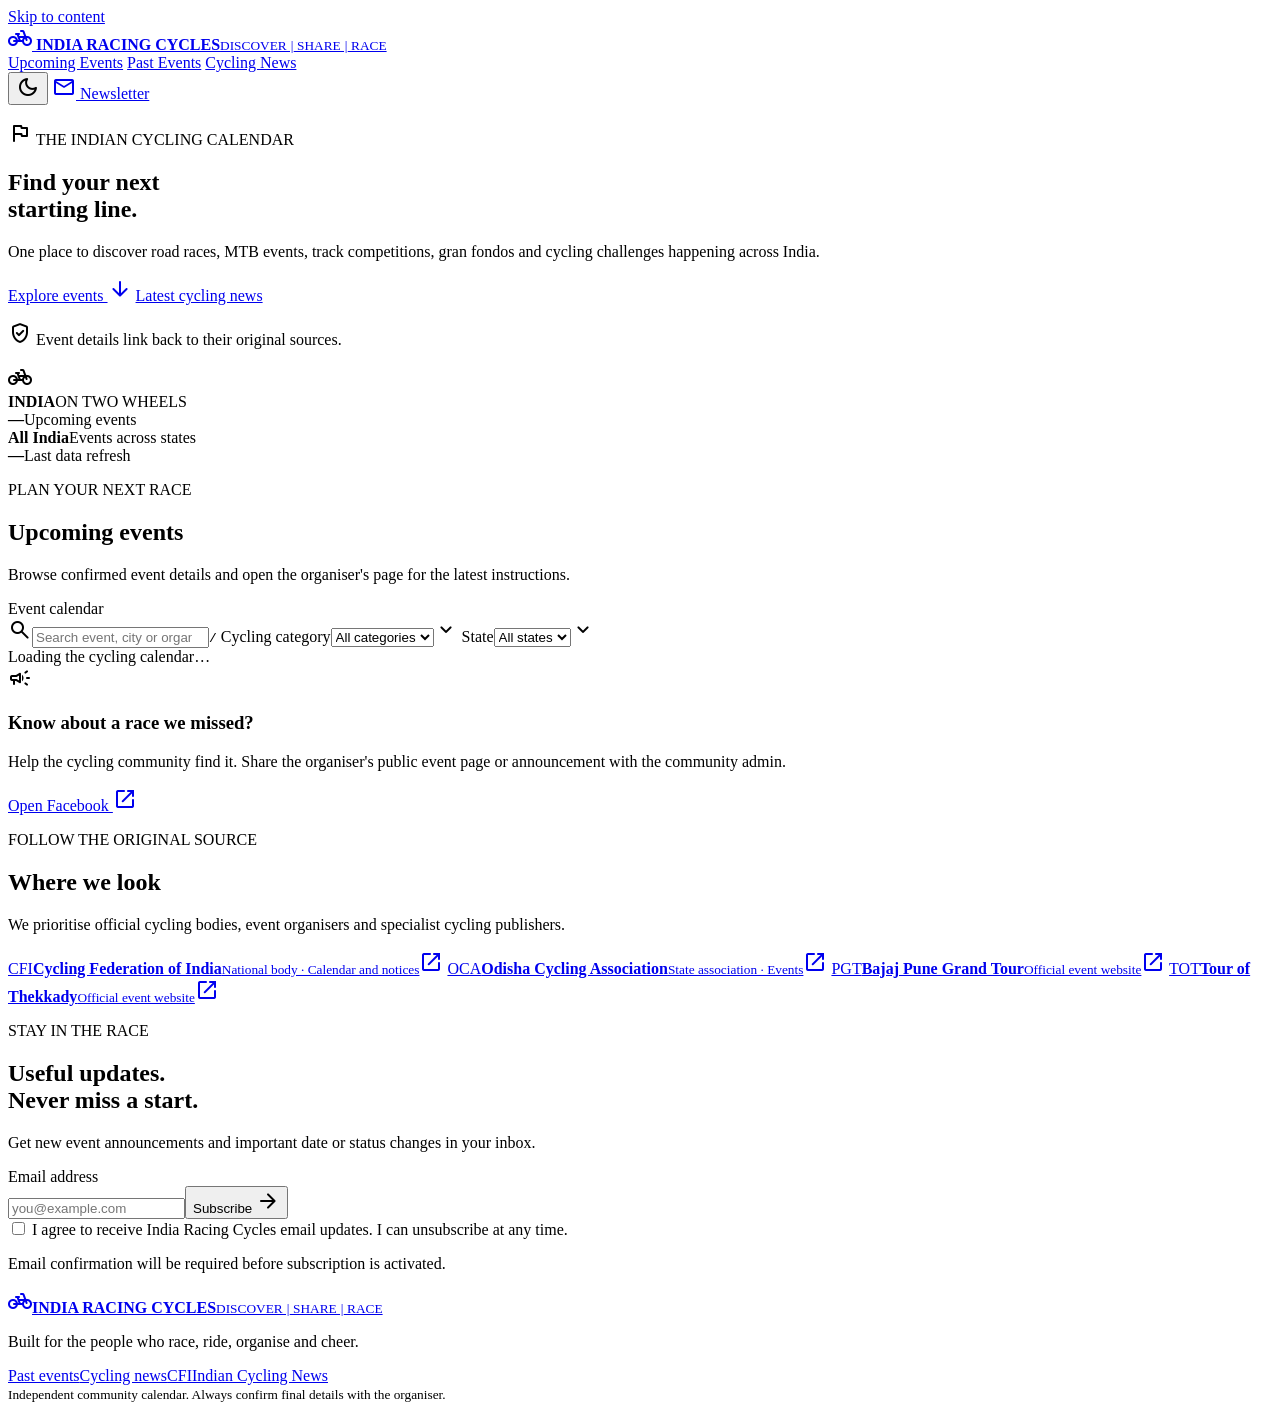
==== india-racing-cycles/index.html @ 18f1209c "Build India Racing Cycles website" ====
<!doctype html>
<html lang="en">
<head>
  <meta charset="utf-8">
  <meta name="viewport" content="width=device-width, initial-scale=1">
  <meta name="theme-color" content="#f4f3fb">
  <meta name="description" content="Discover cycling races, events and competitions across India. India Racing Cycles — Discover, Share, Race.">
  <title>Upcoming Cycling Events | India Racing Cycles</title>
  <link rel="preconnect" href="https://fonts.googleapis.com">
  <link rel="preconnect" href="https://fonts.gstatic.com" crossorigin>
  <link href="https://fonts.googleapis.com/css2?family=Roboto:wght@400;500;600;700;800&family=Material+Symbols+Rounded:opsz,wght,FILL,GRAD@20..48,400,0,0" rel="stylesheet">
  <link rel="stylesheet" href="assets/css/styles.css">
  <script>window.IRC_CONFIG = { apiBase: "" };</script>
  <script defer src="assets/js/app.js"></script>
</head>
<body data-page="upcoming">
  <a class="skip-link" href="#main">Skip to content</a>
  <header class="topbar">
    <div class="topbar-inner">
      <a class="brand" href="index.html" aria-label="India Racing Cycles home">
        <span class="brand-mark" aria-hidden="true"><span class="material-symbols-rounded">pedal_bike</span></span>
        <span class="brand-copy"><strong>INDIA RACING CYCLES</strong><small>DISCOVER <i>|</i> SHARE <i>|</i> RACE</small></span>
      </a>
      <nav class="main-nav" aria-label="Main navigation">
        <a class="nav-link active" href="index.html" aria-current="page">Upcoming Events</a>
        <a class="nav-link" href="past.html">Past Events</a>
        <a class="nav-link" href="news.html">Cycling News</a>
      </nav>
      <div class="top-actions">
        <button class="icon-button" id="theme-toggle" type="button" aria-label="Switch colour theme" title="Switch colour theme"><span class="material-symbols-rounded">dark_mode</span></button>
        <a class="button button-tonal button-small" href="#newsletter"><span class="material-symbols-rounded">mail</span> Newsletter</a>
      </div>
    </div>
  </header>

  <main id="main">
    <section class="hero">
      <div class="hero-glow"></div>
      <div class="hero-content">
        <p class="eyebrow"><span class="material-symbols-rounded">flag</span> THE INDIAN CYCLING CALENDAR</p>
        <h1>Find your next<br><span class="headline-accent">starting line.</span></h1>
        <p class="hero-lead">One place to discover road races, MTB events, track competitions, gran fondos and cycling challenges happening across India.</p>
        <div class="hero-actions">
          <a class="button button-filled" href="#events">Explore events <span class="material-symbols-rounded">arrow_downward</span></a>
          <a class="button button-outline" href="news.html">Latest cycling news</a>
        </div>
        <p class="hero-footnote"><span class="material-symbols-rounded">verified_user</span> Event details link back to their original sources.</p>
      </div>
      <div class="hero-art" aria-hidden="true">
        <div class="orbit orbit-one"></div><div class="orbit orbit-two"></div>
        <span class="material-symbols-rounded hero-bike">pedal_bike</span>
        <div class="hero-art-label"><b>INDIA</b><span>ON TWO WHEELS</span></div>
      </div>
    </section>

    <section class="stats-strip" aria-label="Website information">
      <div class="stat"><strong id="upcoming-count">—</strong><span>Upcoming events</span></div>
      <div class="stat"><strong id="state-count">All India</strong><span>Events across states</span></div>
      <div class="stat"><strong id="updated-date">—</strong><span>Last data refresh</span></div>
    </section>

    <section class="section" id="events">
      <div class="section-heading">
        <div><p class="eyebrow">PLAN YOUR NEXT RACE</p><h2>Upcoming events</h2><p class="section-description">Browse confirmed event details and open the organiser's page for the latest instructions.</p></div>
        <span class="live-pill"><span></span> Event calendar</span>
      </div>
      <div class="filter-panel">
        <label class="search-box"><span class="material-symbols-rounded">search</span><input id="event-search" type="search" placeholder="Search event, city or organiser" autocomplete="off"><kbd>/</kbd></label>
        <label class="select-wrap"><span class="sr-only">Cycling category</span><select id="category-filter"><option value="">All categories</option><option>Road</option><option>MTB</option><option>Track</option><option>Gran Fondo</option><option>Cyclocross</option><option>Other</option></select><span class="material-symbols-rounded">expand_more</span></label>
        <label class="select-wrap"><span class="sr-only">State</span><select id="state-filter"><option value="">All states</option></select><span class="material-symbols-rounded">expand_more</span></label>
      </div>
      <div id="event-grid" class="event-grid" aria-live="polite"><div class="loading-card">Loading the cycling calendar…</div></div>
      <p id="event-error" class="inline-note" hidden></p>
    </section>

    <section class="notice-band">
      <div class="notice-icon"><span class="material-symbols-rounded">campaign</span></div>
      <div><h3>Know about a race we missed?</h3><p>Help the cycling community find it. Share the organiser's public event page or announcement with the community admin.</p></div>
      <a class="button button-tonal" href="https://www.facebook.com/" target="_blank" rel="noopener">Open Facebook <span class="material-symbols-rounded">open_in_new</span></a>
    </section>

    <section class="section sources-section">
      <div class="section-heading"><div><p class="eyebrow">FOLLOW THE ORIGINAL SOURCE</p><h2>Where we look</h2><p class="section-description">We prioritise official cycling bodies, event organisers and specialist cycling publishers.</p></div></div>
      <div class="source-grid">
        <a class="source-card" href="https://www.cfiindia.in/" target="_blank" rel="noopener"><span class="source-icon">CFI</span><span><b>Cycling Federation of India</b><small>National body · Calendar and notices</small></span><span class="material-symbols-rounded">open_in_new</span></a>
        <a class="source-card" href="https://odishacyclingassociation.in/events/" target="_blank" rel="noopener"><span class="source-icon">OCA</span><span><b>Odisha Cycling Association</b><small>State association · Events</small></span><span class="material-symbols-rounded">open_in_new</span></a>
        <a class="source-card" href="https://punegrandtour.in/" target="_blank" rel="noopener"><span class="source-icon">PGT</span><span><b>Bajaj Pune Grand Tour</b><small>Official event website</small></span><span class="material-symbols-rounded">open_in_new</span></a>
        <a class="source-card" href="https://www.tourofthekkady.com/" target="_blank" rel="noopener"><span class="source-icon">TOT</span><span><b>Tour of Thekkady</b><small>Official event website</small></span><span class="material-symbols-rounded">open_in_new</span></a>
      </div>
    </section>

    <section class="newsletter-section" id="newsletter">
      <div class="newsletter-copy"><p class="eyebrow">STAY IN THE RACE</p><h2>Useful updates.<br>Never miss a start.</h2><p>Get new event announcements and important date or status changes in your inbox.</p></div>
      <form id="newsletter-form" class="newsletter-form">
        <label for="newsletter-email">Email address</label>
        <div class="email-field"><input id="newsletter-email" name="email" type="email" placeholder="you@example.com" autocomplete="email" required><button class="button button-filled" type="submit">Subscribe <span class="material-symbols-rounded">arrow_forward</span></button></div>
        <label class="consent"><input type="checkbox" required> I agree to receive India Racing Cycles email updates. I can unsubscribe at any time.</label>
        <p id="newsletter-message" class="form-message" role="status">Email confirmation will be required before subscription is activated.</p>
      </form>
    </section>
  </main>

  <footer class="footer">
    <a class="brand footer-brand" href="index.html"><span class="brand-mark"><span class="material-symbols-rounded">pedal_bike</span></span><span class="brand-copy"><strong>INDIA RACING CYCLES</strong><small>DISCOVER <i>|</i> SHARE <i>|</i> RACE</small></span></a>
    <p>Built for the people who race, ride, organise and cheer.</p>
    <div class="footer-links"><a href="past.html">Past events</a><a href="news.html">Cycling news</a><a href="https://www.cfiindia.in/" target="_blank" rel="noopener">CFI</a><a href="https://indiancyclingnews.com/" target="_blank" rel="noopener">Indian Cycling News</a></div>
    <small>Independent community calendar. Always confirm final details with the organiser.</small>
  </footer>
</body>
</html>
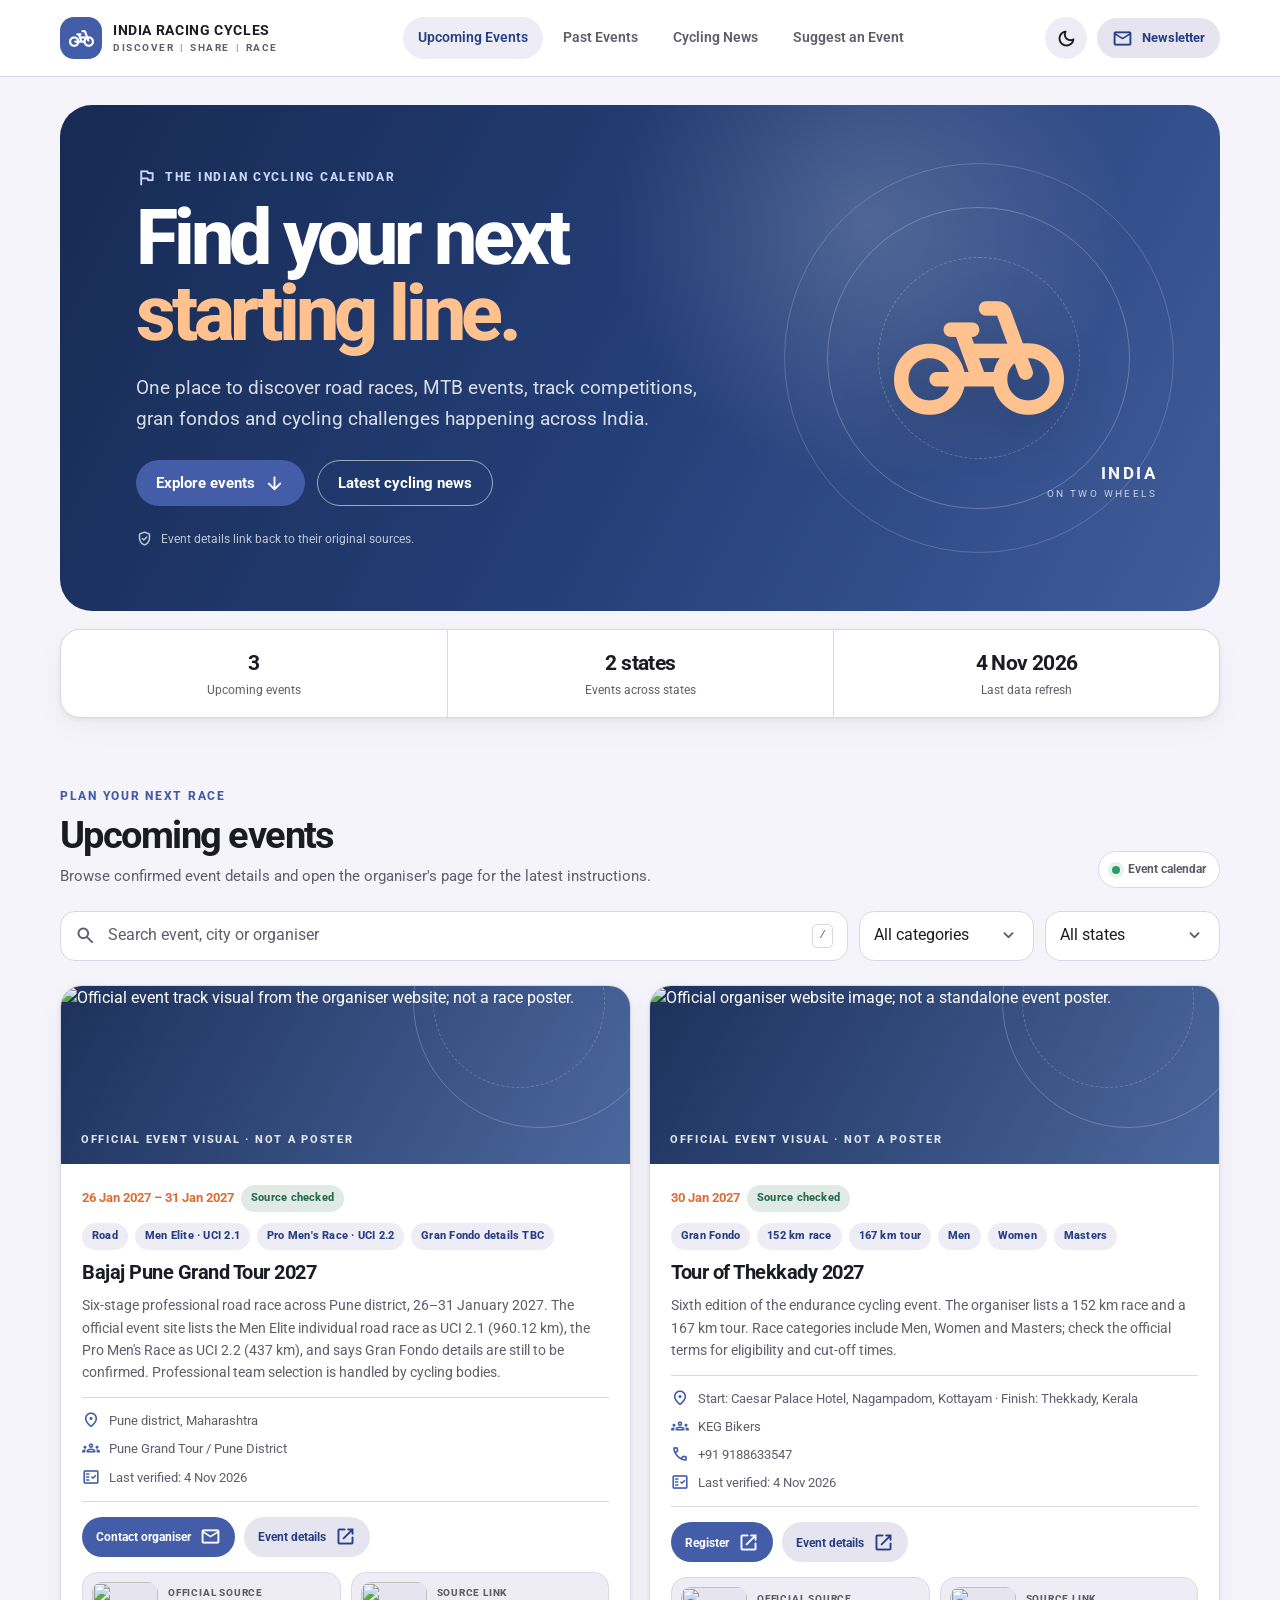
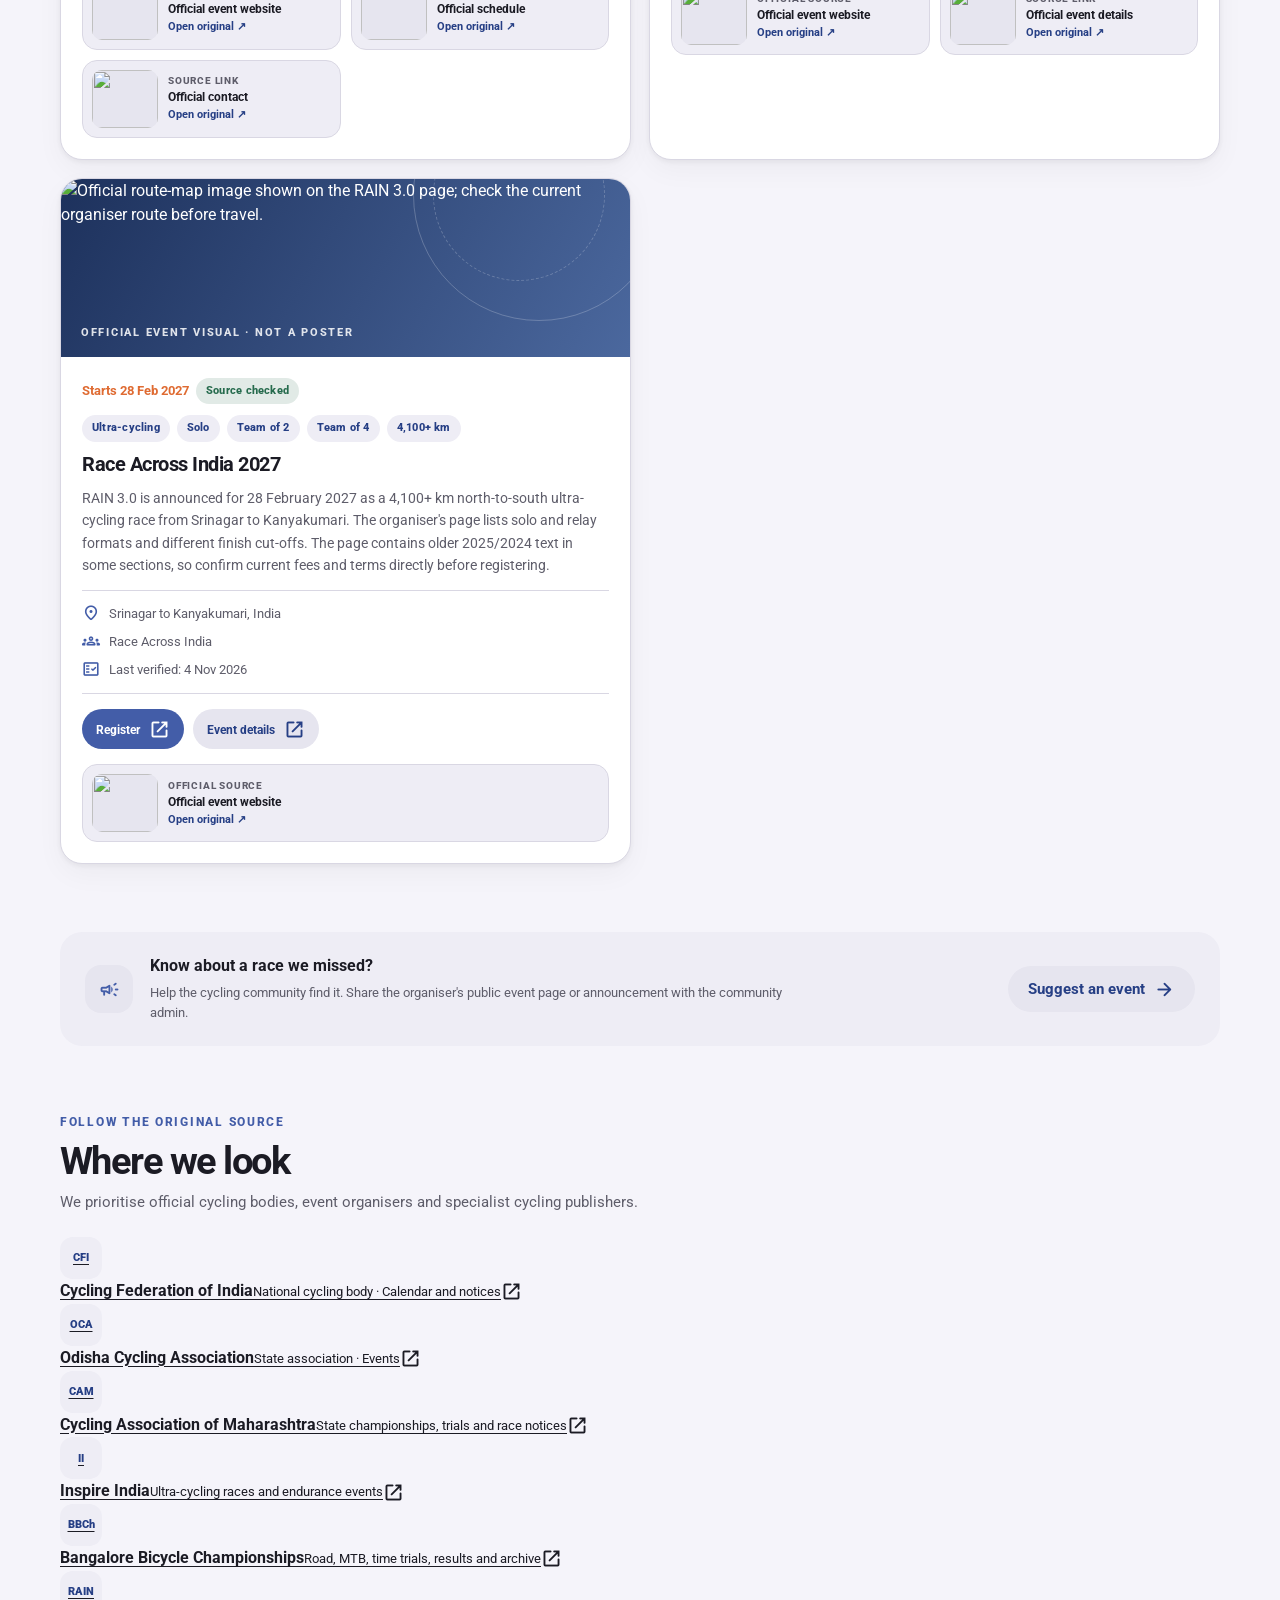
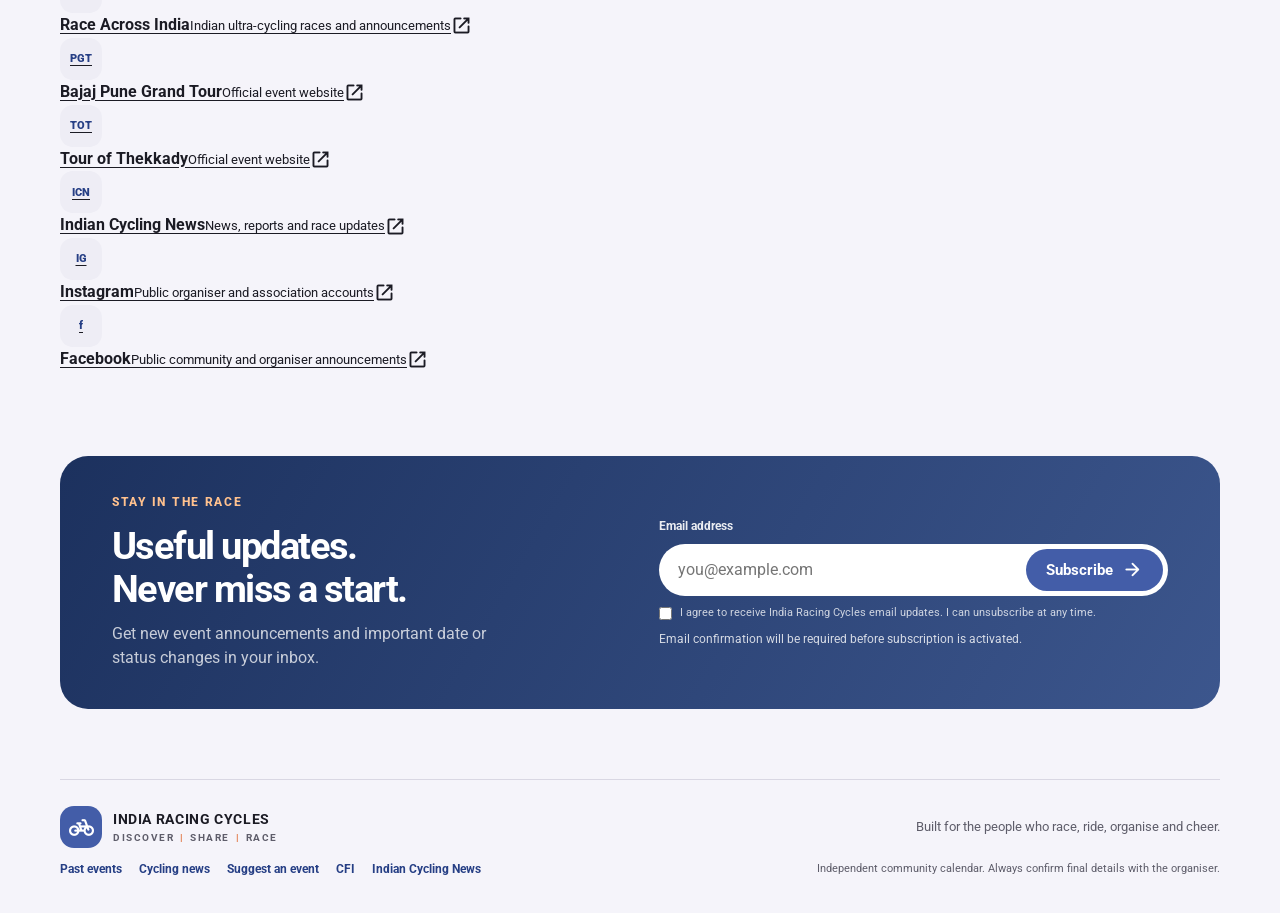
==== commit 03cc0a51: "Add event suggestions and expand source directory" ====
--- a/india-racing-cycles/index.html
+++ b/india-racing-cycles/index.html
@@ -25,6 +25,7 @@
         <a class="nav-link active" href="index.html" aria-current="page">Upcoming Events</a>
         <a class="nav-link" href="past.html">Past Events</a>
         <a class="nav-link" href="news.html">Cycling News</a>
+        <a class="nav-link" href="suggest-event.html">Suggest an Event</a>
       </nav>
       <div class="top-actions">
         <button class="icon-button" id="theme-toggle" type="button" aria-label="Switch colour theme" title="Switch colour theme"><span class="material-symbols-rounded">dark_mode</span></button>
@@ -76,16 +77,23 @@
     <section class="notice-band">
       <div class="notice-icon"><span class="material-symbols-rounded">campaign</span></div>
       <div><h3>Know about a race we missed?</h3><p>Help the cycling community find it. Share the organiser's public event page or announcement with the community admin.</p></div>
-      <a class="button button-tonal" href="https://www.facebook.com/" target="_blank" rel="noopener">Open Facebook <span class="material-symbols-rounded">open_in_new</span></a>
+      <a class="button button-tonal" href="suggest-event.html">Suggest an event <span class="material-symbols-rounded">arrow_forward</span></a>
     </section>
 
     <section class="section sources-section">
       <div class="section-heading"><div><p class="eyebrow">FOLLOW THE ORIGINAL SOURCE</p><h2>Where we look</h2><p class="section-description">We prioritise official cycling bodies, event organisers and specialist cycling publishers.</p></div></div>
-      <div class="source-grid">
-        <a class="source-card" href="https://www.cfiindia.in/" target="_blank" rel="noopener"><span class="source-icon">CFI</span><span><b>Cycling Federation of India</b><small>National body · Calendar and notices</small></span><span class="material-symbols-rounded">open_in_new</span></a>
-        <a class="source-card" href="https://odishacyclingassociation.in/events/" target="_blank" rel="noopener"><span class="source-icon">OCA</span><span><b>Odisha Cycling Association</b><small>State association · Events</small></span><span class="material-symbols-rounded">open_in_new</span></a>
-        <a class="source-card" href="https://punegrandtour.in/" target="_blank" rel="noopener"><span class="source-icon">PGT</span><span><b>Bajaj Pune Grand Tour</b><small>Official event website</small></span><span class="material-symbols-rounded">open_in_new</span></a>
-        <a class="source-card" href="https://www.tourofthekkady.com/" target="_blank" rel="noopener"><span class="source-icon">TOT</span><span><b>Tour of Thekkady</b><small>Official event website</small></span><span class="material-symbols-rounded">open_in_new</span></a>
+      <div class="source-list">
+        <a class="source-row" href="https://www.cfiindia.in/" target="_blank" rel="noopener"><span class="source-icon">CFI</span><span><b>Cycling Federation of India</b><small>National cycling body · Calendar and notices</small></span><span class="material-symbols-rounded">open_in_new</span></a>
+        <a class="source-row" href="https://odishacyclingassociation.in/events/" target="_blank" rel="noopener"><span class="source-icon">OCA</span><span><b>Odisha Cycling Association</b><small>State association · Events</small></span><span class="material-symbols-rounded">open_in_new</span></a>
+        <a class="source-row" href="https://www.cyclingassociationofmaharashtra.com/" target="_blank" rel="noopener"><span class="source-icon">CAM</span><span><b>Cycling Association of Maharashtra</b><small>State championships, trials and race notices</small></span><span class="material-symbols-rounded">open_in_new</span></a>
+        <a class="source-row" href="https://www.inspireindia.net.in/" target="_blank" rel="noopener"><span class="source-icon">II</span><span><b>Inspire India</b><small>Ultra-cycling races and endurance events</small></span><span class="material-symbols-rounded">open_in_new</span></a>
+        <a class="source-row" href="https://www.bbch.in/" target="_blank" rel="noopener"><span class="source-icon">BBCh</span><span><b>Bangalore Bicycle Championships</b><small>Road, MTB, time trials, results and archive</small></span><span class="material-symbols-rounded">open_in_new</span></a>
+        <a class="source-row" href="https://raceacrossindia.org/" target="_blank" rel="noopener"><span class="source-icon">RAIN</span><span><b>Race Across India</b><small>Indian ultra-cycling races and announcements</small></span><span class="material-symbols-rounded">open_in_new</span></a>
+        <a class="source-row" href="https://punegrandtour.in/" target="_blank" rel="noopener"><span class="source-icon">PGT</span><span><b>Bajaj Pune Grand Tour</b><small>Official event website</small></span><span class="material-symbols-rounded">open_in_new</span></a>
+        <a class="source-row" href="https://www.tourofthekkady.com/" target="_blank" rel="noopener"><span class="source-icon">TOT</span><span><b>Tour of Thekkady</b><small>Official event website</small></span><span class="material-symbols-rounded">open_in_new</span></a>
+        <a class="source-row" href="https://indiancyclingnews.com/" target="_blank" rel="noopener"><span class="source-icon">ICN</span><span><b>Indian Cycling News</b><small>News, reports and race updates</small></span><span class="material-symbols-rounded">open_in_new</span></a>
+        <a class="source-row" href="https://www.instagram.com/" target="_blank" rel="noopener"><span class="source-icon">IG</span><span><b>Instagram</b><small>Public organiser and association accounts</small></span><span class="material-symbols-rounded">open_in_new</span></a>
+        <a class="source-row" href="https://www.facebook.com/" target="_blank" rel="noopener"><span class="source-icon">f</span><span><b>Facebook</b><small>Public community and organiser announcements</small></span><span class="material-symbols-rounded">open_in_new</span></a>
       </div>
     </section>
 
@@ -103,7 +111,7 @@
   <footer class="footer">
     <a class="brand footer-brand" href="index.html"><span class="brand-mark"><span class="material-symbols-rounded">pedal_bike</span></span><span class="brand-copy"><strong>INDIA RACING CYCLES</strong><small>DISCOVER <i>|</i> SHARE <i>|</i> RACE</small></span></a>
     <p>Built for the people who race, ride, organise and cheer.</p>
-    <div class="footer-links"><a href="past.html">Past events</a><a href="news.html">Cycling news</a><a href="https://www.cfiindia.in/" target="_blank" rel="noopener">CFI</a><a href="https://indiancyclingnews.com/" target="_blank" rel="noopener">Indian Cycling News</a></div>
+    <div class="footer-links"><a href="past.html">Past events</a><a href="news.html">Cycling news</a><a href="suggest-event.html">Suggest an event</a><a href="https://www.cfiindia.in/" target="_blank" rel="noopener">CFI</a><a href="https://indiancyclingnews.com/" target="_blank" rel="noopener">Indian Cycling News</a></div>
     <small>Independent community calendar. Always confirm final details with the organiser.</small>
   </footer>
 </body>
--- a/india-racing-cycles/assets/css/styles.css
+++ b/india-racing-cycles/assets/css/styles.css
@@ -0,0 +1,16 @@
+:root{color-scheme:light;--page:#f5f4fa;--surface:#fff;--surface2:#eeedf5;--surface3:#e6e5ef;--ink:#1b1b24;--muted:#5e5d6a;--primary:#435da8;--primary-dark:#263f85;--on-primary:#fff;--outline:#d9d7e3;--outline-strong:#777585;--accent:#df6b32;--success:#266b4d;--shadow:0 2px 5px rgba(27,27,36,.06),0 10px 28px rgba(27,27,36,.04);--shadow-high:0 8px 24px rgba(27,27,36,.12);--radius:22px;--max:1160px}
+:root[data-theme=dark]{color-scheme:dark;--page:#12131a;--surface:#1c1d26;--surface2:#272936;--surface3:#323443;--ink:#e8e7f0;--muted:#bdbbc9;--primary:#b7c5ff;--primary-dark:#d2dbff;--on-primary:#182b62;--outline:#3b3c49;--outline-strong:#9694a4;--accent:#ffb68e;--success:#9ed9b9;--shadow:0 2px 8px rgba(0,0,0,.18),0 12px 30px rgba(0,0,0,.12);--shadow-high:0 10px 30px rgba(0,0,0,.35)}
+*{box-sizing:border-box}html{scroll-behavior:smooth;scroll-padding-top:100px}body{margin:0;background:var(--page);color:var(--ink);font-family:Roboto,"Segoe UI",Arial,sans-serif;line-height:1.55;transition:background .2s,color .2s}a{color:inherit;text-underline-offset:3px}a:focus-visible,button:focus-visible,input:focus-visible,select:focus-visible{outline:3px solid var(--accent);outline-offset:3px}.material-symbols-rounded{font-size:21px;line-height:1;vertical-align:middle;font-variation-settings:"FILL" 0,"wght" 450,"GRAD" 0,"opsz" 24}.sr-only{position:absolute;width:1px;height:1px;padding:0;margin:-1px;overflow:hidden;clip:rect(0,0,0,0);white-space:nowrap;border:0}.skip-link{position:absolute;left:12px;top:-60px;background:var(--surface);padding:10px 14px;border-radius:10px;z-index:30}.skip-link:focus{top:12px}.topbar{position:sticky;top:0;z-index:20;background:color-mix(in srgb,var(--surface) 94%,transparent);backdrop-filter:blur(18px);border-bottom:1px solid var(--outline)}.topbar-inner{max-width:var(--max);width:calc(100% - 40px);min-height:76px;margin:auto;display:flex;align-items:center;justify-content:space-between;gap:24px}.brand{display:inline-flex;align-items:center;gap:11px;text-decoration:none;min-width:max-content}.brand-mark{width:42px;height:42px;display:grid;place-items:center;border-radius:14px;background:var(--primary);color:var(--on-primary)}.brand-mark .material-symbols-rounded{font-size:25px}.brand-copy{display:grid;line-height:1.2;gap:4px}.brand-copy strong{font-size:.86rem;letter-spacing:.045em}.brand-copy small{font-size:.61rem;color:var(--muted);letter-spacing:.16em;font-weight:700}.brand-copy i{font-style:normal;color:var(--accent);padding:0 2px}.main-nav{display:flex;align-items:center;justify-content:center;gap:5px}.nav-link{font-size:.88rem;font-weight:600;text-decoration:none;color:var(--muted);padding:10px 15px;border-radius:999px;white-space:nowrap}.nav-link:hover{background:var(--surface2);color:var(--ink)}.nav-link.active{background:var(--surface2);color:var(--primary-dark)}.top-actions{display:flex;align-items:center;gap:10px}.icon-button{height:42px;width:42px;display:grid;place-items:center;border-radius:50%;border:0;background:var(--surface2);color:var(--ink);cursor:pointer}.button{border:0;border-radius:999px;min-height:46px;padding:0 20px;display:inline-flex;align-items:center;justify-content:center;gap:9px;text-decoration:none;font:inherit;font-size:.91rem;font-weight:700;cursor:pointer;transition:transform .16s,box-shadow .16s,background .16s}.button:hover{transform:translateY(-1px);box-shadow:var(--shadow)}.button-filled{background:var(--primary);color:var(--on-primary)}.button-tonal{background:var(--surface3);color:var(--primary-dark)}.button-outline{border:1px solid var(--outline-strong);background:transparent;color:var(--ink)}.button-small{min-height:40px;padding:0 15px;font-size:.82rem}.hero{max-width:var(--max);width:calc(100% - 40px);margin:28px auto 0;min-height:410px;position:relative;overflow:hidden;border-radius:32px;background:linear-gradient(118deg,#172a52 0%,#243f78 52%,#405d9b 100%);color:#fff;padding:62px clamp(28px,6vw,76px);display:flex;align-items:center}.hero-glow{position:absolute;width:520px;height:520px;border-radius:50%;right:8%;top:-28%;background:radial-gradient(circle,rgba(255,255,255,.18),transparent 70%)}.hero-content{position:relative;z-index:2;max-width:640px}.eyebrow{margin:0 0 12px;display:flex;align-items:center;gap:8px;color:var(--primary);font-size:.72rem;font-weight:800;letter-spacing:.15em;text-transform:uppercase}.hero .eyebrow,.page-hero .eyebrow{color:#cbd6ff}.hero h1,.page-hero h1{font-size:clamp(2.8rem,6vw,5.3rem);line-height:.99;letter-spacing:-.055em;margin:0 0 20px;font-weight:800}.headline-accent{color:#ffc18e}.hero-lead{font-size:clamp(1rem,1.8vw,1.18rem);line-height:1.65;color:rgba(255,255,255,.83);max-width:580px}.hero-actions{display:flex;flex-wrap:wrap;gap:12px;margin-top:26px}.hero .button-outline{border-color:rgba(255,255,255,.56);color:white}.hero .button-tonal{background:#e6eaff;color:#243f78}.hero-footnote{display:flex;align-items:center;gap:8px;color:rgba(255,255,255,.72);font-size:.78rem;margin:23px 0 0}.hero-footnote .material-symbols-rounded{font-size:17px}.hero-art{position:absolute;right:4%;top:50%;transform:translateY(-50%);width:min(34vw,390px);aspect-ratio:1;border-radius:50%;border:1px solid rgba(255,255,255,.18);display:grid;place-items:center}.orbit{position:absolute;border:1px solid rgba(255,255,255,.24);border-radius:50%}.orbit-one{inset:11%}.orbit-two{inset:24%;border-style:dashed}.hero-bike{font-size:clamp(90px,14vw,170px);color:#ffc18e;filter:drop-shadow(0 18px 26px rgba(0,0,0,.2))}.hero-art-label{position:absolute;bottom:13%;right:4%;display:grid;text-align:right;letter-spacing:.15em}.hero-art-label b{font-size:1.05rem}.hero-art-label span{font-size:.62rem;opacity:.72}.stats-strip{max-width:var(--max);width:calc(100% - 40px);margin:18px auto 0;background:var(--surface);border:1px solid var(--outline);border-radius:20px;display:grid;grid-template-columns:repeat(3,1fr);box-shadow:var(--shadow)}.stat{padding:17px 24px;display:grid;gap:2px;text-align:center}.stat+.stat{border-left:1px solid var(--outline)}.stat strong{font-size:1.3rem;letter-spacing:-.03em}.stat span{font-size:.76rem;color:var(--muted)}.section{max-width:var(--max);width:calc(100% - 40px);margin:0 auto;padding:70px 0 16px}.section-heading{display:flex;justify-content:space-between;align-items:end;gap:22px;margin-bottom:23px}.section-heading .eyebrow{margin-bottom:7px}.section-heading h2,.newsletter-copy h2{font-size:clamp(1.9rem,3vw,2.6rem);letter-spacing:-.04em;line-height:1.12;margin:0 0 9px}.section-description{margin:0;color:var(--muted);max-width:660px;font-size:.94rem}.live-pill,.archive-pill{display:inline-flex;align-items:center;gap:8px;border:1px solid var(--outline);background:var(--surface);border-radius:999px;padding:8px 13px;color:var(--muted);font-size:.75rem;font-weight:700;white-space:nowrap}.live-pill>span{width:8px;height:8px;background:#2d9b67;border-radius:50%;box-shadow:0 0 0 4px rgba(45,155,103,.12)}.archive-pill .material-symbols-rounded{font-size:17px}.filter-panel{display:flex;gap:11px;margin:20px 0 24px;flex-wrap:wrap}.search-box,.select-wrap{min-height:50px;background:var(--surface);border:1px solid var(--outline);border-radius:15px;display:flex;align-items:center;gap:10px;padding:0 14px;color:var(--muted)}.search-box{flex:1;min-width:220px}.search-box input{border:0;outline:0;background:transparent;color:var(--ink);font:inherit;width:100%;min-width:0}.search-box input::placeholder{color:var(--muted)}.search-box kbd{font-size:.7rem;border:1px solid var(--outline);border-radius:5px;padding:2px 6px;color:var(--muted)}.select-wrap{min-width:175px;position:relative}.select-wrap select{appearance:none;background:transparent;border:0;outline:0;color:var(--ink);font:inherit;flex:1;min-width:0;cursor:pointer}.select-wrap .material-symbols-rounded{pointer-events:none}.event-grid{display:grid;grid-template-columns:repeat(2,minmax(0,1fr));gap:18px}.event-card,.news-card{background:var(--surface);border:1px solid var(--outline);border-radius:var(--radius);overflow:hidden;box-shadow:var(--shadow);transition:transform .18s,box-shadow .18s}.event-card:hover,.news-card:hover{transform:translateY(-3px);box-shadow:var(--shadow-high)}.event-poster{height:178px;position:relative;overflow:hidden;background:linear-gradient(120deg,#1d315c,#4b689e);display:flex;align-items:center;justify-content:center;color:#fff}.event-poster:before,.event-poster:after{content:"";position:absolute;border:1px solid rgba(255,255,255,.22);border-radius:50%;width:250px;height:250px;right:-35px;top:-110px}.event-poster:after{width:170px;height:170px;right:25px;top:-70px;border-style:dashed}.event-poster .material-symbols-rounded{font-size:82px;color:#ffc18e;position:relative;z-index:1}.poster-caption{position:absolute;left:20px;bottom:15px;z-index:2;font-size:.68rem;letter-spacing:.16em;font-weight:800;text-transform:uppercase;color:rgba(255,255,255,.85)}.event-poster img{width:100%;height:100%;object-fit:cover}.event-body{padding:21px}.event-meta{display:flex;flex-wrap:wrap;align-items:center;gap:7px;margin-bottom:11px}.chip{display:inline-flex;align-items:center;gap:5px;border-radius:999px;padding:5px 10px;font-size:.68rem;font-weight:800;letter-spacing:.02em;background:var(--surface2);color:var(--primary-dark)}.chip.confirmed{background:color-mix(in srgb,var(--success) 14%,var(--surface));color:var(--success)}.event-date{font-size:.8rem;font-weight:700;color:var(--accent)}.event-card h3,.news-card h3{font-size:1.24rem;letter-spacing:-.025em;line-height:1.25;margin:0 0 9px}.event-description,.news-description{font-size:.87rem;line-height:1.6;color:var(--muted);margin:0 0 14px}.event-details{display:grid;gap:8px;padding:13px 0;border-top:1px solid var(--outline);border-bottom:1px solid var(--outline)}.detail-row{display:flex;align-items:flex-start;gap:9px;font-size:.81rem;color:var(--muted)}.detail-row .material-symbols-rounded{font-size:18px;color:var(--primary);flex:none}.event-actions{display:flex;gap:9px;flex-wrap:wrap;margin-top:15px}.event-actions .button{min-height:40px;padding:0 14px;font-size:.78rem}.source-links{display:flex;gap:12px;flex-wrap:wrap;margin-top:13px}.source-links a{font-size:.75rem;font-weight:700;color:var(--primary-dark)}.loading-card,.empty-state{grid-column:1/-1;padding:45px 24px;border:1px dashed var(--outline-strong);border-radius:var(--radius);text-align:center;color:var(--muted);background:var(--surface)}.empty-state .material-symbols-rounded{font-size:42px;color:var(--primary);margin-bottom:10px}.empty-state h3{color:var(--ink);margin:4px 0 8px}.empty-state p{max-width:520px;margin:0 auto;font-size:.88rem}.notice-band{max-width:var(--max);width:calc(100% - 40px);margin:52px auto 4px;padding:22px 25px;border-radius:22px;background:var(--surface2);display:flex;align-items:center;gap:17px}.notice-icon{height:48px;width:48px;border-radius:16px;background:var(--surface3);display:grid;place-items:center;color:var(--primary);flex:none}.notice-band h3{margin:0 0 4px;font-size:1rem}.notice-band p{margin:0;color:var(--muted);font-size:.82rem;max-width:670px}.notice-band .button{margin-left:auto;flex:none}.sources-section{padding-top:64px}.source-grid{display:grid;grid-template-columns:repeat(2,minmax(0,1fr));gap:12px}.source-card{display:flex;align-items:center;gap:13px;padding:16px;border-radius:17px;background:var(--surface);border:1px solid var(--outline);text-decoration:none;min-width:0}.source-card:hover{border-color:var(--primary)}.source-card>span:nth-child(2){display:grid;gap:3px;min-width:0;flex:1}.source-card b{font-size:.86rem}.source-card small{font-size:.73rem;color:var(--muted)}.source-card>.material-symbols-rounded{font-size:18px;color:var(--muted)}.source-icon{width:42px;height:42px;border-radius:13px;background:var(--surface2);display:grid;place-items:center;color:var(--primary-dark);font-size:.7rem;font-weight:900;flex:none}.newsletter-section{max-width:var(--max);width:calc(100% - 40px);margin:68px auto 0;padding:38px clamp(22px,5vw,52px);border-radius:28px;background:linear-gradient(120deg,#1c315e,#3c568d);color:white;display:grid;grid-template-columns:1fr 1fr;gap:38px;align-items:center}.newsletter-copy .eyebrow{color:#ffc18e}.newsletter-copy h2{margin-bottom:12px}.newsletter-copy p:last-child{color:rgba(255,255,255,.75);max-width:400px;margin:0}.newsletter-form{display:grid;gap:9px}.newsletter-form>label:first-child{font-size:.78rem;font-weight:700;color:rgba(255,255,255,.9)}.email-field{background:white;border-radius:999px;padding:5px;display:flex;gap:5px}.email-field input{border:0;outline:0;min-width:0;flex:1;padding:0 14px;background:transparent;color:#1b1b24;font:inherit}.email-field .button{min-height:42px;white-space:nowrap}.consent{display:flex;align-items:flex-start;gap:8px;font-size:.69rem;line-height:1.4;color:rgba(255,255,255,.76)}.consent input{margin:2px 0 0;accent-color:#ffc18e}.form-message{font-size:.72rem;color:rgba(255,255,255,.8);margin:2px 0 0}.form-message.error{color:#ffd2c5}.form-message.success{color:#bdf0d1}.page-hero{max-width:var(--max);width:calc(100% - 40px);margin:28px auto 0;padding:58px clamp(26px,5vw,62px);border-radius:30px;background:linear-gradient(120deg,#172a52,#405d9b);color:white;position:relative;overflow:hidden}.page-hero:after{content:"";position:absolute;width:340px;height:340px;border-radius:50%;border:1px solid rgba(255,255,255,.18);right:-85px;top:-90px;box-shadow:0 0 0 35px rgba(255,255,255,.04),0 0 0 75px rgba(255,255,255,.025)}.page-hero h1{font-size:clamp(2.6rem,5vw,4.2rem);position:relative;z-index:1}.page-hero .hero-lead{max-width:650px;margin:0}.news-grid{display:grid;grid-template-columns:repeat(2,minmax(0,1fr));gap:18px}.news-card{padding:23px}.news-card-top{display:flex;align-items:center;justify-content:space-between;gap:10px;margin-bottom:17px}.news-category{display:inline-flex;align-items:center;gap:6px;color:var(--primary-dark);background:var(--surface2);border-radius:999px;padding:6px 10px;font-size:.68rem;font-weight:800;text-transform:uppercase;letter-spacing:.06em}.news-card time{font-size:.73rem;color:var(--muted)}.news-card h3{font-size:1.22rem}.news-source{font-size:.74rem;color:var(--muted);margin:0 0 10px}.news-link{display:inline-flex;align-items:center;gap:7px;font-size:.8rem;font-weight:800;color:var(--primary-dark);text-decoration:none}.footer{max-width:var(--max);width:calc(100% - 40px);margin:70px auto 0;padding:26px 0 34px;border-top:1px solid var(--outline);display:grid;grid-template-columns:1fr 1fr;gap:12px;align-items:center}.footer-brand{justify-self:start}.footer p{margin:0;color:var(--muted);font-size:.8rem;text-align:right}.footer-links{display:flex;gap:17px;flex-wrap:wrap}.footer-links a{font-size:.75rem;color:var(--primary-dark);font-weight:700;text-decoration:none}.footer>small{justify-self:end;text-align:right;color:var(--muted);font-size:.68rem}.inline-note{color:var(--muted);font-size:.78rem;margin:14px 0}.inline-note[hidden]{display:none}
+@media(max-width:900px){.topbar-inner{flex-wrap:wrap;justify-content:space-between;padding:12px 0;gap:10px}.main-nav{order:3;width:100%;justify-content:flex-start;overflow:auto}.nav-link{padding:8px 12px}.hero-art{right:-4%;opacity:.56}.hero-content{max-width:590px}.newsletter-section{gap:24px}}
+@media(max-width:650px){.topbar-inner{width:calc(100% - 28px)}.brand-copy strong{font-size:.76rem}.brand-copy small{font-size:.55rem}.brand-mark{width:38px;height:38px}.top-actions .button{display:none}.hero,.page-hero{width:calc(100% - 24px);border-radius:24px}.hero{min-height:420px;padding:45px 24px}.hero-art{width:210px;right:-60px;top:70%;opacity:.28}.hero h1{font-size:clamp(2.75rem,13vw,4rem)}.stats-strip{width:calc(100% - 24px)}.stat{padding:13px 6px}.stat strong{font-size:1.05rem}.stat span{font-size:.65rem}.section,.notice-band,.newsletter-section,.footer{width:calc(100% - 28px)}.section{padding-top:54px}.section-heading{align-items:flex-start;flex-direction:column}.filter-panel{display:grid;grid-template-columns:1fr 1fr}.search-box{grid-column:1/-1}.select-wrap{min-width:0}.event-grid,.news-grid,.source-grid{grid-template-columns:1fr}.notice-band{align-items:flex-start;flex-wrap:wrap;padding:19px}.notice-band .button{margin:3px 0 0 64px}.newsletter-section{grid-template-columns:1fr;padding:28px 22px;margin-top:54px}.newsletter-copy h2{font-size:2rem}.email-field{border-radius:18px;flex-wrap:wrap;padding:7px}.email-field input{height:42px;flex-basis:100%}.email-field .button{width:100%}.page-hero{padding:44px 23px}.page-hero h1{font-size:2.8rem}.footer{grid-template-columns:1fr}.footer p,.footer>small{justify-self:start;text-align:left}.footer-links{gap:14px}}
+@media(prefers-reduced-motion:reduce){*,*::before,*::after{scroll-behavior:auto!important;transition:none!important;animation:none!important}}
+.source-previews{display:grid;grid-template-columns:repeat(auto-fit,minmax(180px,1fr));gap:10px;margin-top:15px}
+.source-preview-card{display:flex;align-items:center;gap:10px;min-width:0;padding:9px;border:1px solid var(--outline);border-radius:15px;background:var(--surface2);text-decoration:none;transition:border-color .16s,transform .16s}
+.source-preview-card:hover{border-color:var(--primary);transform:translateY(-1px)}
+.source-preview-thumb{width:66px;height:58px;flex:none;display:grid;place-items:center;overflow:hidden;border-radius:10px;background:var(--surface3);color:var(--primary)}
+.source-preview-thumb img{width:100%;height:100%;object-fit:cover}
+.source-preview-thumb .material-symbols-rounded{font-size:26px}
+.source-preview-body{display:grid;gap:2px;min-width:0}
+.source-preview-body small{font-size:.62rem;letter-spacing:.08em;text-transform:uppercase;color:var(--muted);font-weight:800}
+.source-preview-body b{font-size:.75rem;line-height:1.25;overflow-wrap:anywhere}
+.source-preview-body>span{font-size:.68rem;color:var(--primary-dark);font-weight:700}
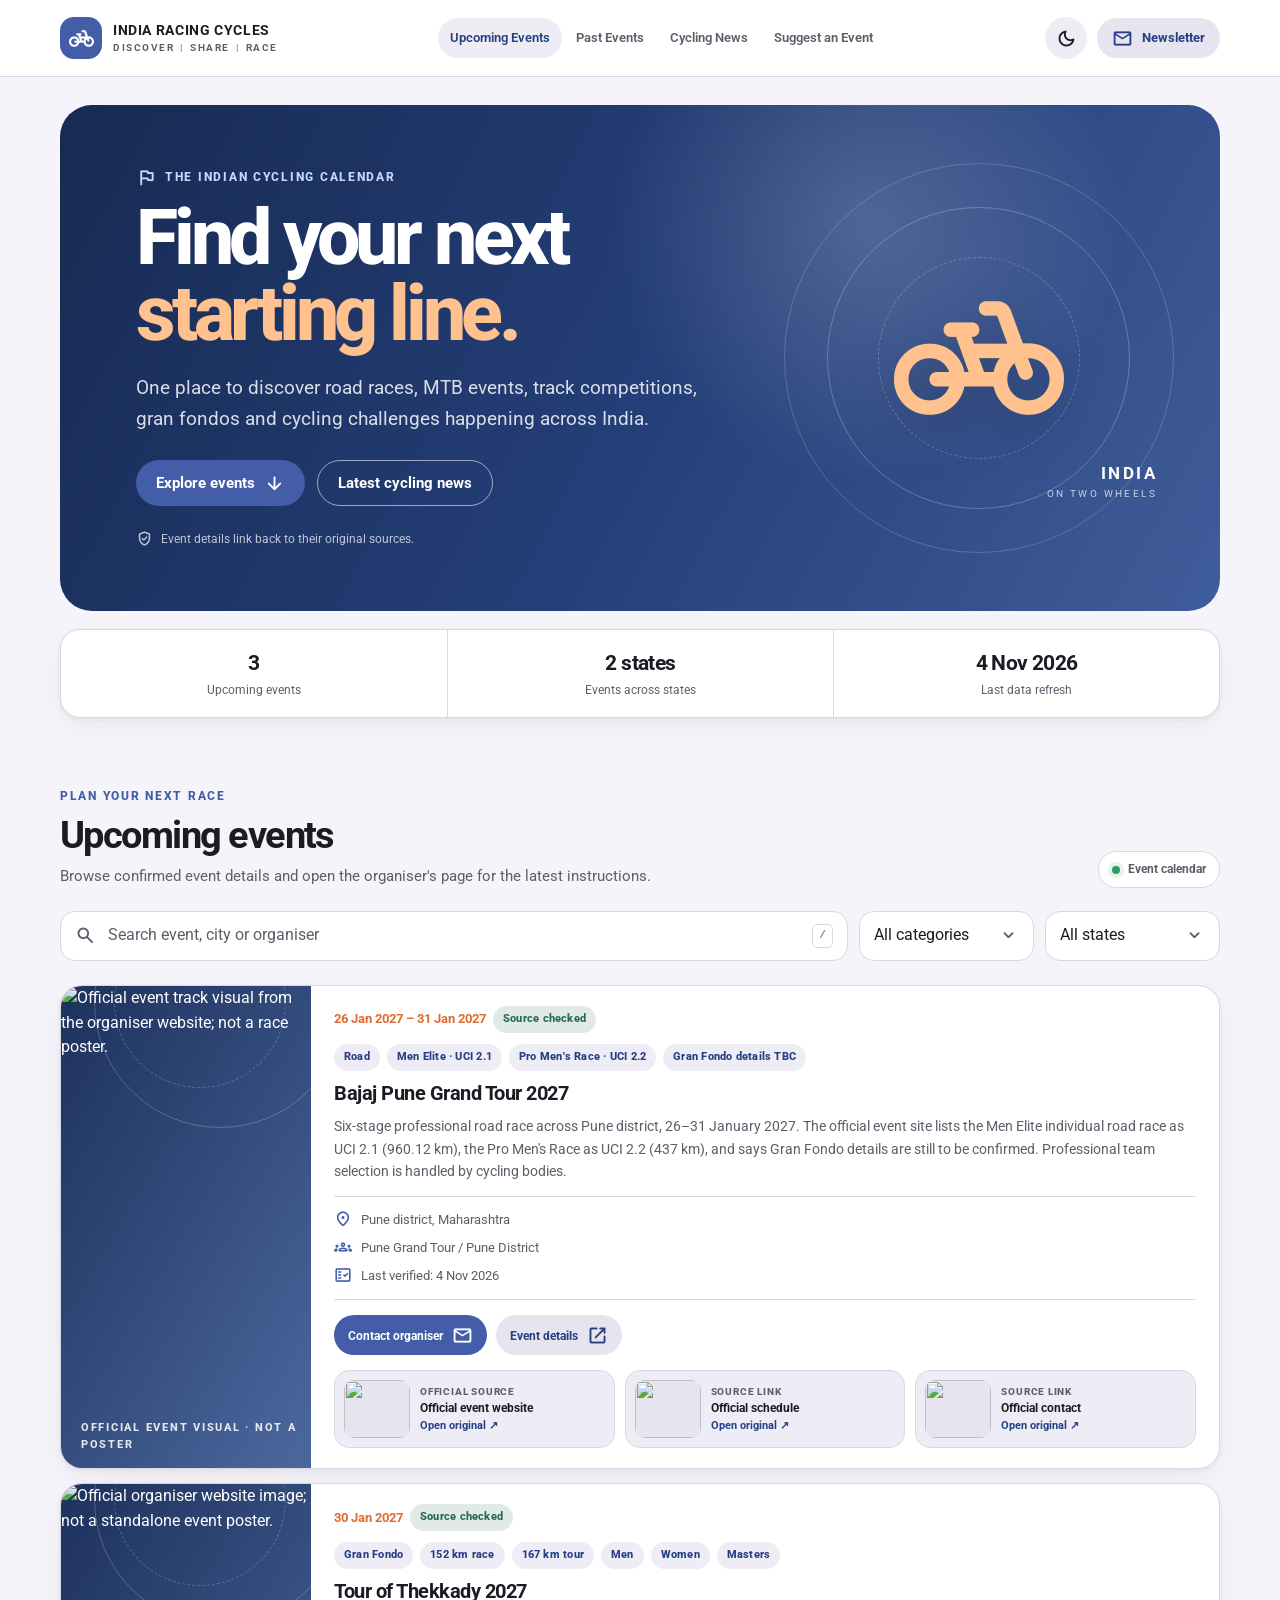
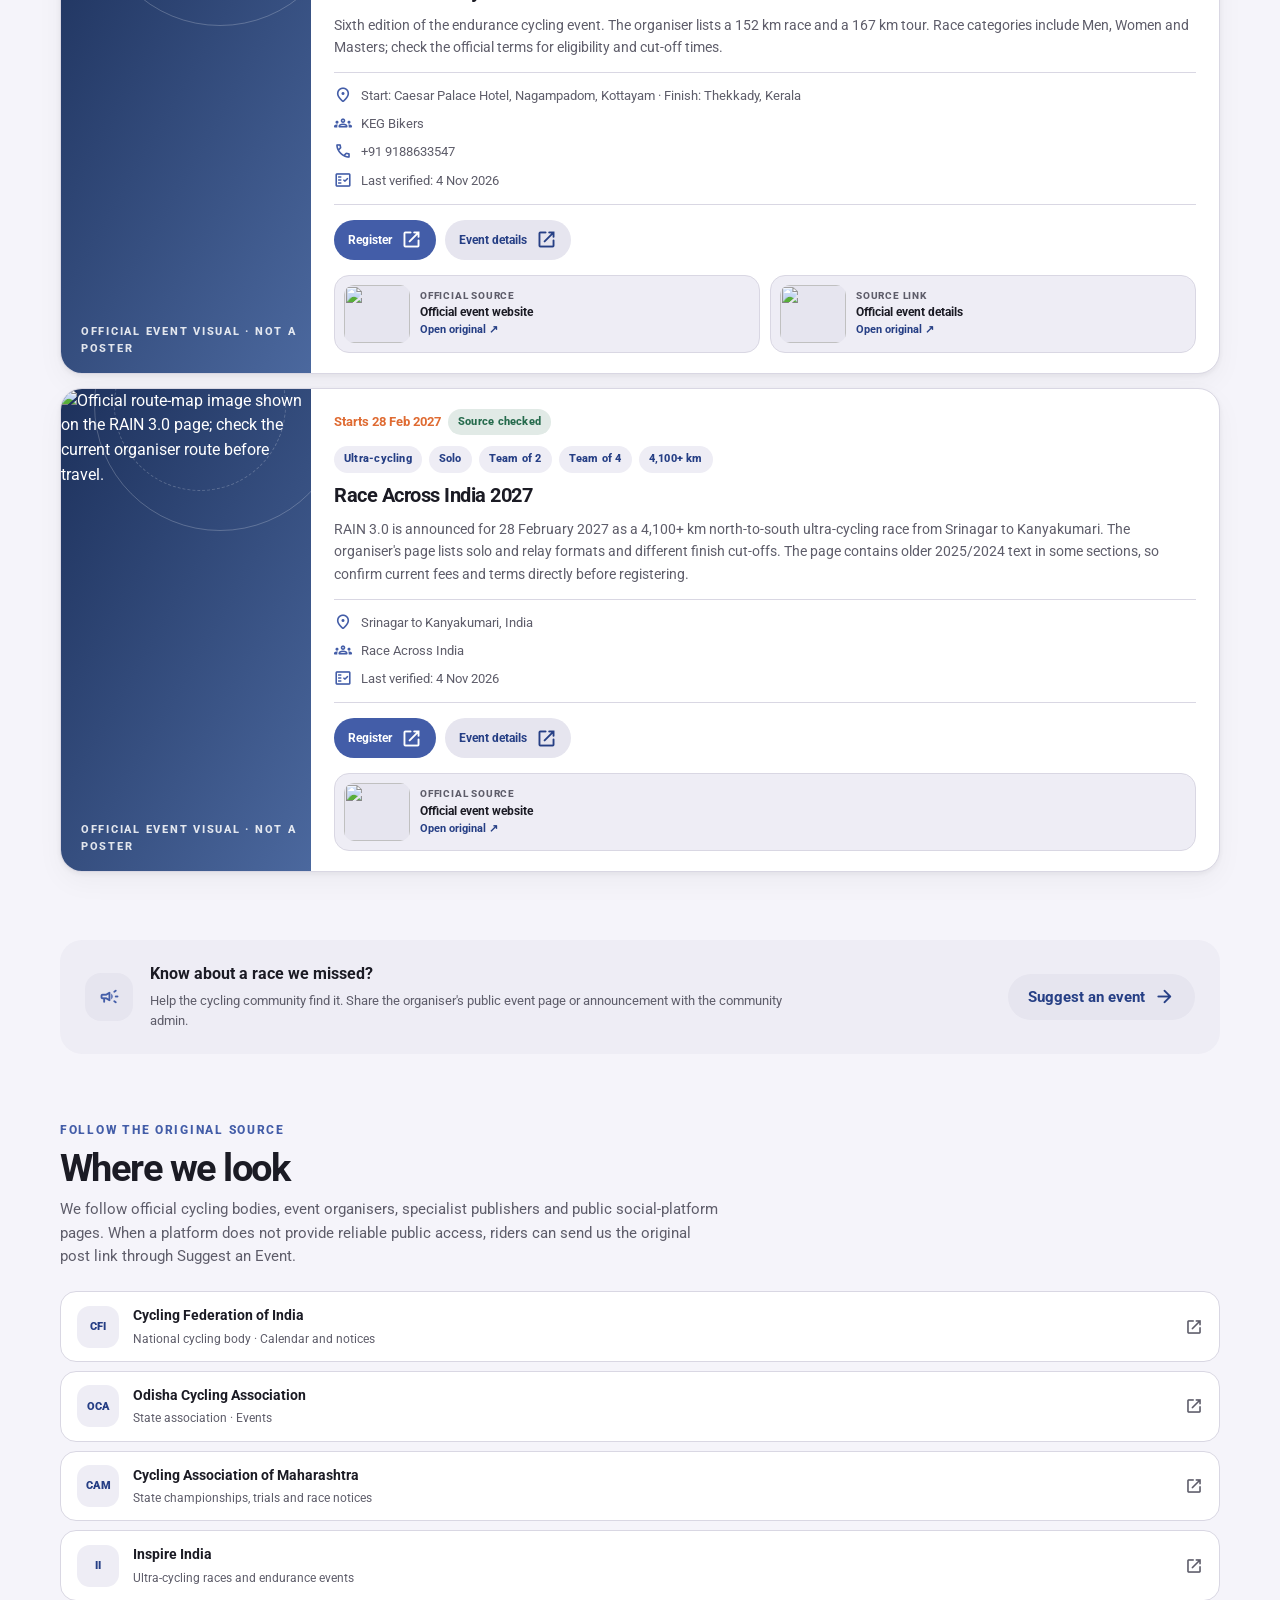
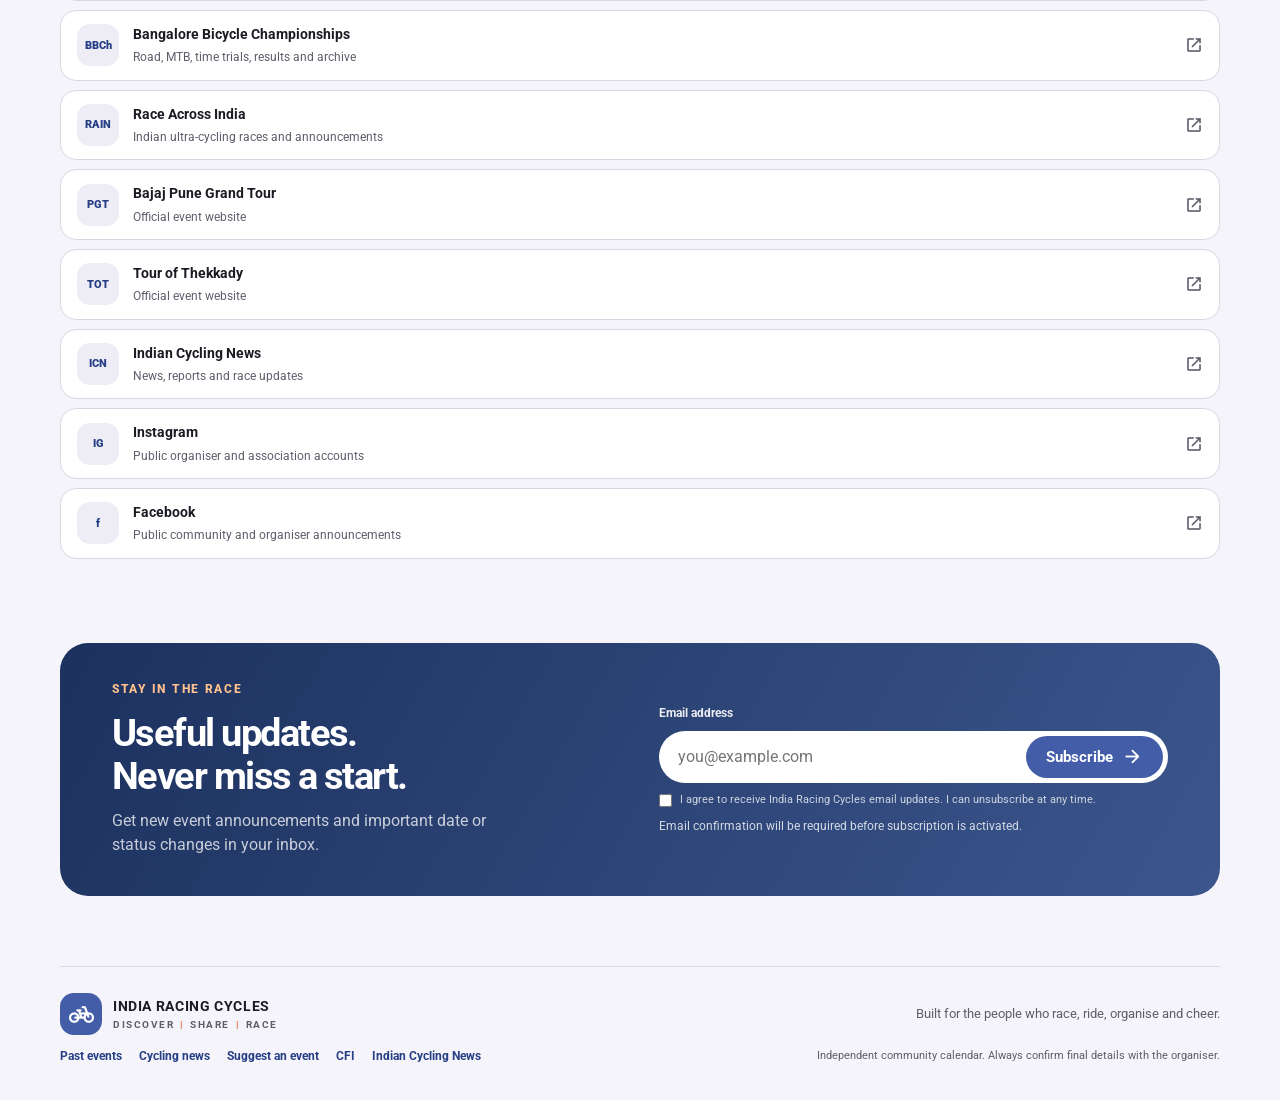
==== commit 44667f64: "Explain public source links and community event submissions" ====
--- a/india-racing-cycles/index.html
+++ b/india-racing-cycles/index.html
@@ -81,7 +81,7 @@
     </section>
 
     <section class="section sources-section">
-      <div class="section-heading"><div><p class="eyebrow">FOLLOW THE ORIGINAL SOURCE</p><h2>Where we look</h2><p class="section-description">We prioritise official cycling bodies, event organisers and specialist cycling publishers.</p></div></div>
+      <div class="section-heading"><div><p class="eyebrow">FOLLOW THE ORIGINAL SOURCE</p><h2>Where we look</h2><p class="section-description">We follow official cycling bodies, event organisers, specialist publishers and public social-platform pages. When a platform does not provide reliable public access, riders can send us the original post link through Suggest an Event.</p></div></div>
       <div class="source-list">
         <a class="source-row" href="https://www.cfiindia.in/" target="_blank" rel="noopener"><span class="source-icon">CFI</span><span><b>Cycling Federation of India</b><small>National cycling body · Calendar and notices</small></span><span class="material-symbols-rounded">open_in_new</span></a>
         <a class="source-row" href="https://odishacyclingassociation.in/events/" target="_blank" rel="noopener"><span class="source-icon">OCA</span><span><b>Odisha Cycling Association</b><small>State association · Events</small></span><span class="material-symbols-rounded">open_in_new</span></a>
--- a/india-racing-cycles/assets/css/styles.css
+++ b/india-racing-cycles/assets/css/styles.css
@@ -14,3 +14,51 @@
 .source-preview-body small{font-size:.62rem;letter-spacing:.08em;text-transform:uppercase;color:var(--muted);font-weight:800}
 .source-preview-body b{font-size:.75rem;line-height:1.25;overflow-wrap:anywhere}
 .source-preview-body>span{font-size:.68rem;color:var(--primary-dark);font-weight:700}
+
+/* Community-submitted event suggestions */
+.main-nav{gap:2px}
+.nav-link{padding-left:12px;padding-right:12px;font-size:.82rem}
+.event-grid{display:flex;flex-direction:column;gap:14px}
+.event-card{display:grid;grid-template-columns:minmax(190px,250px) minmax(0,1fr);width:100%}
+.event-poster{height:auto;min-height:220px;align-self:stretch}
+.event-body{padding:20px 23px}
+.source-list{display:flex;flex-direction:column;gap:9px}
+.source-row{display:flex;align-items:center;gap:14px;padding:13px 16px;border:1px solid var(--outline);border-radius:16px;background:var(--surface);text-decoration:none;transition:border-color .16s,transform .16s,box-shadow .16s}
+.source-row:hover{border-color:var(--primary);transform:translateY(-1px);box-shadow:var(--shadow)}
+.source-row>span:nth-child(2){display:grid;gap:3px;min-width:0;flex:1}
+.source-row b{font-size:.86rem}
+.source-row small{font-size:.74rem;color:var(--muted)}
+.source-row>.material-symbols-rounded{font-size:18px;color:var(--muted)}
+.suggest-layout{max-width:var(--max);width:calc(100% - 40px);margin:0 auto;padding:64px 0 16px;display:grid;grid-template-columns:minmax(0,.8fr) minmax(0,1.2fr);gap:36px;align-items:start}
+.suggest-intro{position:sticky;top:112px;padding:14px 0}
+.suggest-intro h2,.form-heading h2{font-size:clamp(1.8rem,3vw,2.4rem);letter-spacing:-.04em;line-height:1.1;margin:0 0 12px}
+.suggest-intro>p:not(.eyebrow){color:var(--muted);font-size:.96rem;max-width:440px}
+.suggest-points{display:grid;gap:18px;margin-top:28px}
+.suggest-points>div{display:flex;align-items:flex-start;gap:13px}
+.suggest-points .material-symbols-rounded{display:grid;place-items:center;width:42px;height:42px;border-radius:14px;background:var(--surface2);color:var(--primary);flex:none}
+.suggest-points span:nth-child(2){display:grid;gap:3px}
+.suggest-points b{font-size:.86rem}
+.suggest-points small{font-size:.78rem;color:var(--muted);max-width:330px}
+.suggest-form{background:var(--surface);border:1px solid var(--outline);border-radius:24px;padding:clamp(20px,3.5vw,34px);box-shadow:var(--shadow);display:grid;gap:9px;min-width:0}
+.form-heading{display:flex;justify-content:space-between;align-items:flex-start;gap:14px;margin-bottom:2px}
+.form-heading .eyebrow{margin-bottom:8px}
+.optional-tag{padding:6px 10px;border-radius:999px;background:var(--surface2);color:var(--muted);font-size:.67rem;font-weight:700;white-space:nowrap}
+.form-help{color:var(--muted);font-size:.83rem;margin:0 0 10px}
+.field-label{display:flex;align-items:baseline;gap:8px;margin-top:8px;font-size:.78rem;font-weight:700;color:var(--ink)}
+.field-label span{font-size:.67rem;font-weight:500;color:var(--muted)}
+.text-field{width:100%;min-width:0;min-height:48px;border:1px solid var(--outline);border-radius:13px;background:var(--page);padding:11px 13px;color:var(--ink);font:inherit;font-size:.86rem;outline:0}
+.text-field:focus{border-color:var(--primary);box-shadow:0 0 0 2px color-mix(in srgb,var(--primary) 18%,transparent)}
+.text-field::placeholder{color:var(--muted);opacity:.8}
+.text-area{resize:vertical;min-height:125px;line-height:1.55}
+.field-pair{display:grid;grid-template-columns:1fr 1fr;gap:13px;min-width:0}
+.field-pair>div{display:grid;gap:7px;min-width:0}
+.field-hint{font-size:.7rem;color:var(--muted);line-height:1.45;margin-top:-3px}
+.form-divider{height:1px;background:var(--outline);margin:15px 0 8px}
+.submit-suggestion{width:100%;margin-top:9px}
+.form-message-dark{color:var(--muted);margin:3px 0 0;line-height:1.45}
+.form-message-dark.success{color:var(--success)}
+.form-message-dark.error{color:#b3261e}
+.form-trap{position:absolute!important;left:-10000px!important;width:1px!important;height:1px!important;overflow:hidden!important}
+@media(max-width:900px){.main-nav{gap:0}.nav-link{padding:8px 9px;font-size:.78rem}.suggest-layout{grid-template-columns:minmax(0,.7fr) minmax(0,1.3fr);gap:22px}}
+@media(max-width:650px){.topbar-inner{gap:9px}.main-nav{display:flex;order:3;width:100%;overflow-x:auto;justify-content:flex-start;scrollbar-width:none}.main-nav::-webkit-scrollbar{display:none}.nav-link{font-size:.76rem;padding:8px 11px}.event-card{grid-template-columns:108px minmax(0,1fr);border-radius:17px}.event-poster{min-height:100%;height:auto}.event-poster .material-symbols-rounded{font-size:42px}.event-poster:before,.event-poster:after{width:130px;height:130px;right:-60px;top:-28px}.event-poster:after{width:95px;height:95px;right:-37px;top:-12px}.poster-caption{font-size:.51rem;letter-spacing:.06em;left:7px;right:6px;bottom:9px}.event-body{padding:13px}.event-card h3{font-size:1rem}.event-description{font-size:.76rem}.event-details{gap:6px;padding:9px 0}.detail-row{font-size:.72rem}.event-meta{gap:5px;margin-bottom:7px}.chip{font-size:.6rem;padding:4px 7px}.event-actions{gap:6px;margin-top:10px}.event-actions .button{font-size:.68rem;min-height:35px;padding:0 10px}.source-previews{grid-template-columns:1fr}.suggest-layout{width:calc(100% - 28px);grid-template-columns:1fr;padding-top:42px;gap:20px}.suggest-intro{position:static;padding:0}.suggest-points{margin-top:19px;gap:12px}.suggest-form{padding:20px 16px}.field-pair{grid-template-columns:1fr;gap:7px}.form-heading{flex-direction:column;gap:6px}.optional-tag{align-self:flex-start}.source-row{padding:11px 12px;gap:11px}.source-row .source-icon{width:38px;height:38px}.source-row b{font-size:.8rem}.source-row small{font-size:.69rem}}
+@media(max-width:390px){.event-card{grid-template-columns:88px minmax(0,1fr)}.event-body{padding:11px}.event-card h3{font-size:.93rem}.event-actions{flex-direction:column;align-items:stretch}.event-actions .button{width:100%}}
